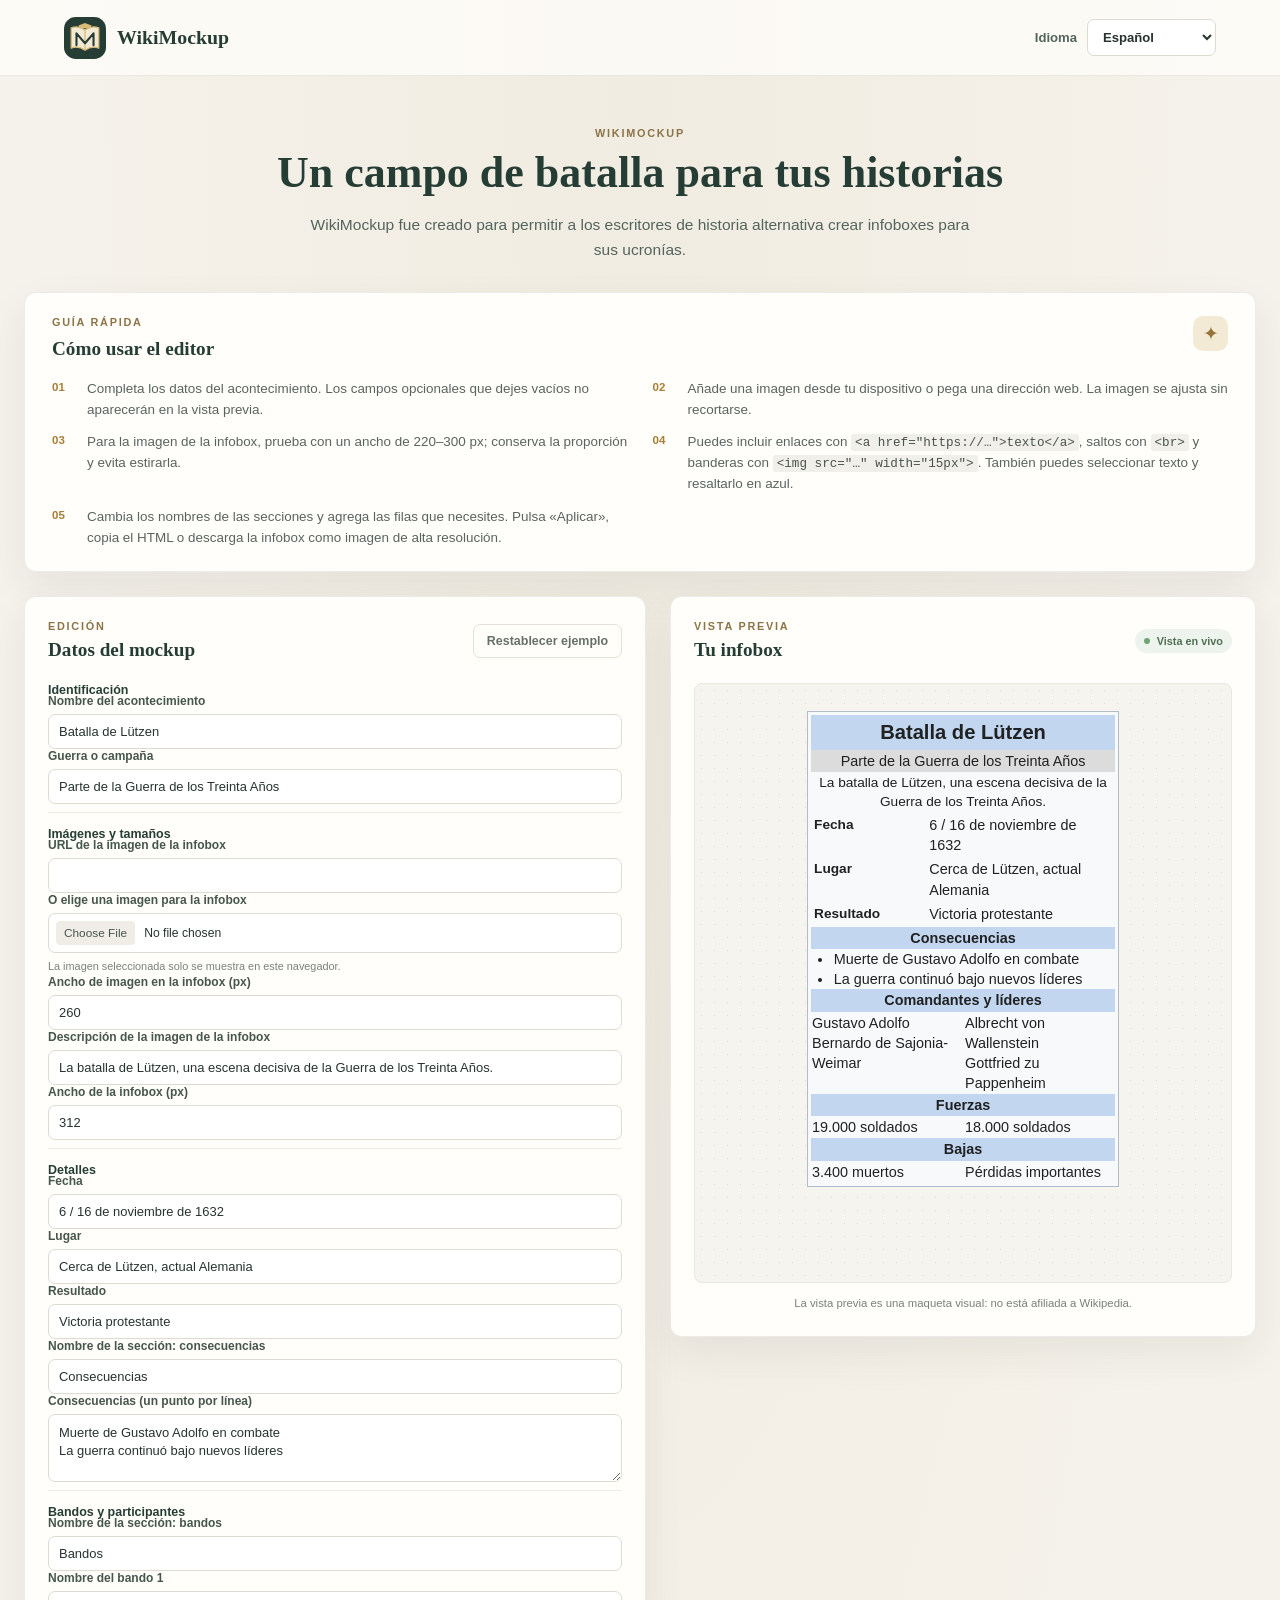
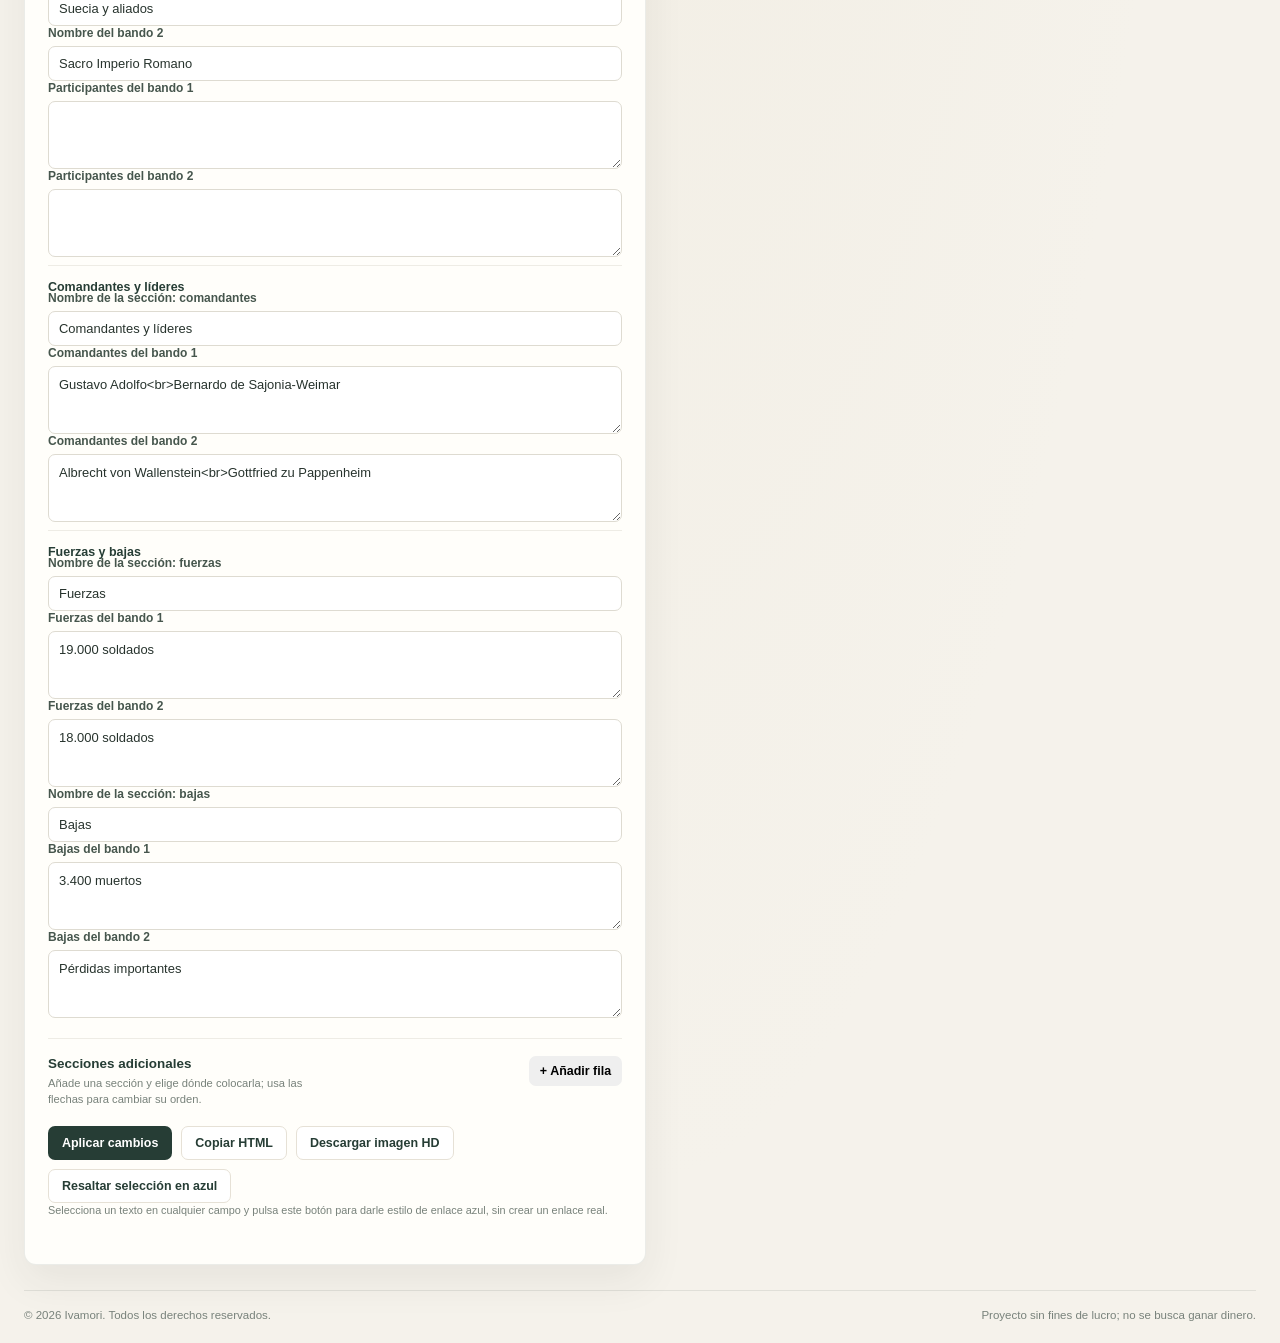
==== index.html @ 4c2c5977 "initial commit" ====
<!doctype html>
<html lang="es">
<head>
  <meta charset="utf-8">
  <meta name="viewport" content="width=device-width, initial-scale=1">
  <meta name="theme-color" content="#f5f2eb">
  <meta name="description" content="Crea infoboxes de batallas para tus historias alternativas con WikiMockup.">
  <title>WikiMockup</title>
  <link rel="icon" type="image/svg+xml" href="favicon.svg">
  <link rel="stylesheet" href="styles.css">
  <script src="app.js" defer></script>
</head>
<body>
  <header class="site-header">
    <a class="brand" href="#" aria-label="WikiMockup">
      <img src="favicon.svg" alt="" width="42" height="42">
      <span>WikiMockup</span>
    </a>
    <label class="language-picker">
      <span id="language-label">Idioma</span>
      <select id="language-select" aria-labelledby="language-label">
        <option value="es">Español</option>
        <option value="en">English</option>
        <option value="ru">Русский</option>
        <option value="de">Deutsch</option>
        <option value="it">Italiano</option>
        <option value="fr">Français</option>
        <option value="pt">Português</option>
      </select>
    </label>
  </header>

  <main>
    <section class="intro">
      <p class="eyebrow">WIKIMOCKUP</p>
      <h1 id="page-title">Un campo de batalla para tus historias</h1>
      <p id="description"></p>
    </section>

    <section class="instructions" aria-labelledby="instructions-title">
      <div class="section-heading">
        <div>
          <p class="eyebrow" id="guide-eyebrow">GUÍA RÁPIDA</p>
          <h2 id="instructions-title"></h2>
        </div>
        <span class="guide-icon" aria-hidden="true">✦</span>
      </div>
      <ol class="guide-list" id="guide-list"></ol>
    </section>

    <div class="workspace">
      <section class="editor-panel" aria-labelledby="editor-title">
        <div class="panel-heading">
          <div>
            <p class="eyebrow" id="editor-eyebrow">EDICIÓN</p>
            <h2 id="editor-title"></h2>
          </div>
          <button class="button button-subtle" id="reset-button" type="button"></button>
        </div>
        <form id="mockup-form">
          <div id="editor-fields"></div>
          <section class="custom-editor" aria-labelledby="custom-editor-title">
            <div class="custom-heading">
              <div>
                <h3 id="custom-editor-title"></h3>
                <p id="custom-editor-help"></p>
              </div>
              <button class="button button-small" id="add-row-button" type="button"></button>
            </div>
            <div id="custom-rows"></div>
          </section>
          <div class="form-actions">
            <button class="button button-primary" id="apply-button" type="button"></button>
            <button class="button button-secondary" id="copy-button" type="button"></button>
            <button class="button button-secondary" id="download-button" type="button"></button>
            <button class="button button-secondary" id="highlight-button" type="button"></button>
          </div>
          <p class="field-hint" id="highlight-help"></p>
          <p class="copy-status" id="copy-status" aria-live="polite" role="status"></p>
        </form>
      </section>

      <section class="preview-panel" aria-labelledby="preview-title">
        <div class="panel-heading preview-heading">
          <div>
            <p class="eyebrow" id="preview-eyebrow">VISTA PREVIA</p>
            <h2 id="preview-title"></h2>
          </div>
          <span class="live-badge"><span></span><span id="live-label"></span></span>
        </div>
        <div class="preview-stage">
          <div id="preview-output" class="preview-content">
            <div id="preview" class="wiki-box"></div>
          </div>
        </div>
        <p class="preview-note" id="preview-note"></p>
      </section>
    </div>
  </main>

  <footer>
    <span id="footer-copy"></span>
    <span id="footer-note"></span>
  </footer>
</body>
</html>
---- styles.css ----
:root {
  color-scheme: light;
  --ink: #263d35;
  --ink-soft: #53645d;
  --muted: #78827b;
  --paper: #f5f2eb;
  --card: #fffefa;
  --line: #e6e1d6;
  --accent: #b28a43;
  --accent-pale: #f3ead5;
  --shadow: 0 16px 42px rgba(37, 48, 41, .07);
  font-family: "DM Sans", "Segoe UI", sans-serif;
}

* { box-sizing: border-box; }

body {
  margin: 0;
  background:
    radial-gradient(ellipse at 50% 0, rgba(232, 224, 204, .34), transparent 38rem),
    var(--paper);
  color: #242d28;
  min-width: 320px;
}

button, input, select, textarea { font: inherit; }
button { cursor: pointer; }

.site-header {
  height: 76px;
  padding: 0 max(5vw, calc((100vw - 1260px) / 2));
  display: flex;
  align-items: center;
  justify-content: space-between;
  border-bottom: 1px solid rgba(38, 61, 53, .09);
  background: rgba(255, 254, 250, .75);
}

.brand {
  display: inline-flex;
  align-items: center;
  gap: 11px;
  color: var(--ink);
  font-family: "Playfair Display", Georgia, serif;
  font-weight: 700;
  font-size: 1.24rem;
  text-decoration: none;
}

.brand img { display: block; }
.language-picker { display: flex; align-items: center; gap: 10px; color: var(--ink-soft); font-size: .82rem; font-weight: 600; }

select, input, textarea {
  border: 1px solid #dedbd1;
  border-radius: 7px;
  background: #fff;
  color: #27332d;
  outline: none;
}

select:focus, input:focus, textarea:focus {
  border-color: #9d8250;
  box-shadow: 0 0 0 3px rgba(178, 138, 67, .13);
}

.language-picker select { padding: 9px 31px 9px 11px; }

main { width: min(1260px, calc(100% - 48px)); margin: 0 auto; }

.intro { padding: 51px 0 29px; text-align: center; }
.eyebrow { margin: 0 0 9px; color: #8c7448; font-size: .68rem; font-weight: 700; letter-spacing: .16em; }
h1, h2, h3, p { margin-top: 0; }
.intro h1 { margin-bottom: 13px; color: var(--ink); font: 700 clamp(1.9rem, 3.5vw, 2.75rem)/1.15 "Playfair Display", Georgia, serif; }
.intro > p:last-child { max-width: 680px; margin: 0 auto; color: var(--ink-soft); font-size: .97rem; line-height: 1.65; }

.instructions, .editor-panel, .preview-panel {
  border: 1px solid rgba(38, 61, 53, .09);
  border-radius: 12px;
  background: var(--card);
  box-shadow: var(--shadow);
}

.instructions { padding: 23px 27px 22px; margin-bottom: 24px; }
.section-heading, .panel-heading, .custom-heading { display: flex; justify-content: space-between; align-items: center; gap: 14px; }
.section-heading { align-items: flex-start; }
.section-heading h2, .panel-heading h2 { margin: 0; color: var(--ink); font: 700 1.2rem/1.3 "Playfair Display", Georgia, serif; }
.guide-icon { display: grid; width: 35px; height: 35px; place-items: center; border-radius: 10px; background: var(--accent-pale); color: #96743a; font-size: 1.2rem; }
.guide-list { margin: 17px 0 0; padding: 0; list-style: none; display: grid; grid-template-columns: repeat(2, minmax(0, 1fr)); gap: 12px 25px; counter-reset: guide; }
.guide-list li { position: relative; min-height: 27px; padding-left: 35px; color: #59645e; font-size: .84rem; line-height: 1.55; counter-increment: guide; }
.guide-list li::before { content: counter(guide, decimal-leading-zero); position: absolute; left: 0; top: 0; color: #a77f37; font-weight: 700; font-size: .72rem; }
.guide-list strong { color: #34443c; }
.guide-list code { padding: 1px 4px; border-radius: 3px; background: #f1efe9; color: #49534d; font-size: .79rem; }

.workspace { display: grid; grid-template-columns: minmax(0, 1.03fr) minmax(0, .97fr); gap: 24px; align-items: start; }
.editor-panel, .preview-panel { padding: 23px; }
.panel-heading { margin-bottom: 21px; }
.panel-heading .eyebrow { margin-bottom: 6px; }
.button { border: 1px solid transparent; border-radius: 7px; padding: 9px 13px; font-size: .78rem; font-weight: 600; transition: background .16s ease, transform .16s ease, border-color .16s ease; }
.button:hover { transform: translateY(-1px); }
.button-subtle { border-color: var(--line); background: transparent; color: #66716a; }
.button-subtle:hover, .button-secondary:hover { border-color: #c6b994; background: #faf8f2; }
.button-small { padding: 7px 10px; white-space: nowrap; }
.button-primary { background: var(--ink); color: white; }
.button-primary:hover { background: #354f44; }
.button-secondary { border-color: var(--line); background: white; color: var(--ink); }

.field-grid { display: grid; grid-template-columns: repeat(2, minmax(0, 1fr)); gap: 14px 13px; }
.field { min-width: 0; display: flex; flex-direction: column; gap: 6px; }
.field.full { grid-column: 1 / -1; }
.field label, .field-label { color: #46564d; font-size: .75rem; font-weight: 600; }
.field input, .field textarea { width: 100%; padding: 9px 10px; font-size: .81rem; }
.field textarea { min-height: 68px; resize: vertical; line-height: 1.45; }
.field input[type="file"] { padding: 7px; font-size: .76rem; }
.field input[type="file"]::file-selector-button { margin-right: 9px; padding: 5px 8px; border: 0; border-radius: 4px; background: #efede6; color: #48564e; font-size: .74rem; }
.field-hint { color: var(--muted); font-size: .68rem; line-height: 1.4; }
.field-section { grid-column: 1 / -1; margin: 8px 0 -3px; padding-top: 14px; border-top: 1px solid #eeece5; color: var(--ink); font-size: .78rem; font-weight: 700; }
.field-section:first-child { margin-top: 0; padding-top: 0; border-top: 0; }

.custom-editor { margin-top: 20px; padding-top: 17px; border-top: 1px solid #eeece5; }
.custom-heading { align-items: flex-start; margin-bottom: 12px; }
.custom-heading h3 { margin: 0 0 4px; color: var(--ink); font-size: .84rem; }
.custom-heading p { max-width: 280px; margin: 0; color: var(--muted); font-size: .7rem; line-height: 1.45; }
.custom-row { display: grid; grid-template-columns: minmax(95px, .7fr) 1fr 1fr auto auto auto auto; gap: 7px; margin-bottom: 8px; }
.custom-row input, .custom-row select { min-width: 0; width: 100%; padding: 7px 8px; font-size: .72rem; }
.custom-row .custom-position { grid-column: 1 / 4; }
.move-row { border: 1px solid var(--line); border-radius: 6px; background: white; color: var(--ink); font-size: .82rem; }
.remove-row { border: 1px solid var(--line); border-radius: 6px; background: white; color: #8b5a4b; font-size: 1rem; }
.move-row:disabled { cursor: not-allowed; opacity: .4; }
.form-actions { display: flex; flex-wrap: wrap; gap: 9px; margin-top: 19px; }
.copy-status { min-height: 1em; margin: 9px 0 0; color: #476b53; font-size: .75rem; }
.copy-status[data-state="error"] { color: #a34a3b; }
.button:disabled { cursor: wait; opacity: .65; transform: none; }

.live-badge { display: inline-flex; align-items: center; gap: 7px; padding: 6px 9px; border-radius: 99px; background: #edf4ed; color: #527054; font-size: .68rem; font-weight: 600; white-space: nowrap; }
.live-badge > span:first-child { width: 6px; height: 6px; border-radius: 50%; background: #6fa477; }
.preview-stage { min-height: 600px; display: flex; align-items: flex-start; justify-content: center; padding: 27px 13px; border: 1px solid #ebe8df; border-radius: 8px; background-color: #f5f4ef; background-image: radial-gradient(#dedbd2 .75px, transparent .75px); background-size: 13px 13px; overflow: auto; }
.preview-content { display: flex; width: 100%; align-items: center; flex-direction: column; gap: 18px; }
.wiki-box { width: min(100%, 312px); align-self: center; border: 1px solid #b4bbc8; padding: 3px; background: #f8f9fa; color: #202122; font-family: sans-serif; font-size: 14.4px; line-height: 1.4; overflow-wrap: anywhere; }
.wiki-title { padding: 5px; background: #c3d6ef; color: #202122; text-align: center; font-size: 1.4em; font-weight: 700; line-height: 1.2; }
.wiki-subtitle { padding: 1px; background: #dcdcdc; color: #202122; text-align: center; font-size: 1em; }
.wiki-image-cell { padding: 1px; text-align: center; }
.wiki-image { display: block; max-width: 100%; max-height: 520px; height: auto; margin: 0 auto; object-fit: contain; }
.wiki-image-caption { padding: 1px; text-align: center; font-size: .95em; line-height: 1.4; }
.wiki-meta { width: 100%; border-collapse: separate; border-spacing: 2px; }
.wiki-meta th, .wiki-meta td { padding: 1px; border: 0; text-align: left; vertical-align: top; }
.wiki-meta th { width: 38%; font-size: .95em; font-weight: 700; }
.wiki-section { padding: 1px; background: #c3d6ef; color: #202122; text-align: center; font-size: 1em; font-weight: 700; line-height: 1.4; }
.wiki-columns { display: grid; grid-template-columns: 1fr 1fr; gap: 2px; }
.wiki-side { min-width: 0; padding: 1px; text-align: left; }
.wiki-side + .wiki-side { border: 0; }
.wiki-side-label { margin-bottom: 1px; color: #202122; font-size: .95em; font-weight: 700; text-align: left; }
.wiki-list { margin: 0; padding: 0 3px 0 1.5em; text-align: left; }
.wiki-list li { padding-left: 1px; }
.wiki-link { color: #0645ad; text-decoration: none; }
.wiki-empty { color: #72777d; }
.preview-note { margin: 12px 0 0; color: var(--muted); font-size: .71rem; line-height: 1.5; text-align: center; }
footer { width: min(1260px, calc(100% - 48px)); margin: 25px auto 0; padding: 18px 0 22px; border-top: 1px solid rgba(38, 61, 53, .1); display: flex; justify-content: space-between; gap: 20px; color: #78827b; font-size: .72rem; }

@media (max-width: 900px) {
  .workspace { grid-template-columns: 1fr; }
  .preview-stage { min-height: 460px; }
}

@media (max-width: 600px) {
  .site-header { height: 66px; padding: 0 18px; }
  .brand { gap: 8px; font-size: 1.08rem; }
  .brand img { width: 36px; height: 36px; }
  .language-picker { gap: 6px; font-size: .72rem; }
  .language-picker select { max-width: 138px; padding: 8px 25px 8px 8px; }
  main, footer { width: calc(100% - 30px); }
  .intro { padding: 39px 0 23px; }
  .intro h1 { font-size: 1.85rem; }
  .intro > p:last-child { font-size: .88rem; }
  .instructions, .editor-panel, .preview-panel { padding: 18px; }
  .guide-list { grid-template-columns: 1fr; gap: 10px; }
  .field-grid { grid-template-columns: 1fr; }
  .field.full, .field-section { grid-column: 1; }
  .custom-row { grid-template-columns: 1fr 1fr 32px 32px; }
  .custom-row input:first-child { grid-column: 1 / -1; }
  .custom-row input:nth-child(2) { grid-column: 1 / 3; }
  .custom-row input:nth-child(3) { grid-column: 3 / 5; }
  .custom-row .custom-position { grid-column: 1 / -1; }
  .custom-row .move-row, .custom-row .remove-row { grid-row: 4; }
  .custom-row .move-row:first-of-type { grid-column: 2; }
  .custom-row .move-row:nth-last-child(2) { grid-column: 3; }
  .custom-row .remove-row { grid-column: 4; }
  .preview-stage { min-height: 400px; padding: 16px 8px; }
  footer { flex-direction: column; gap: 5px; }
}
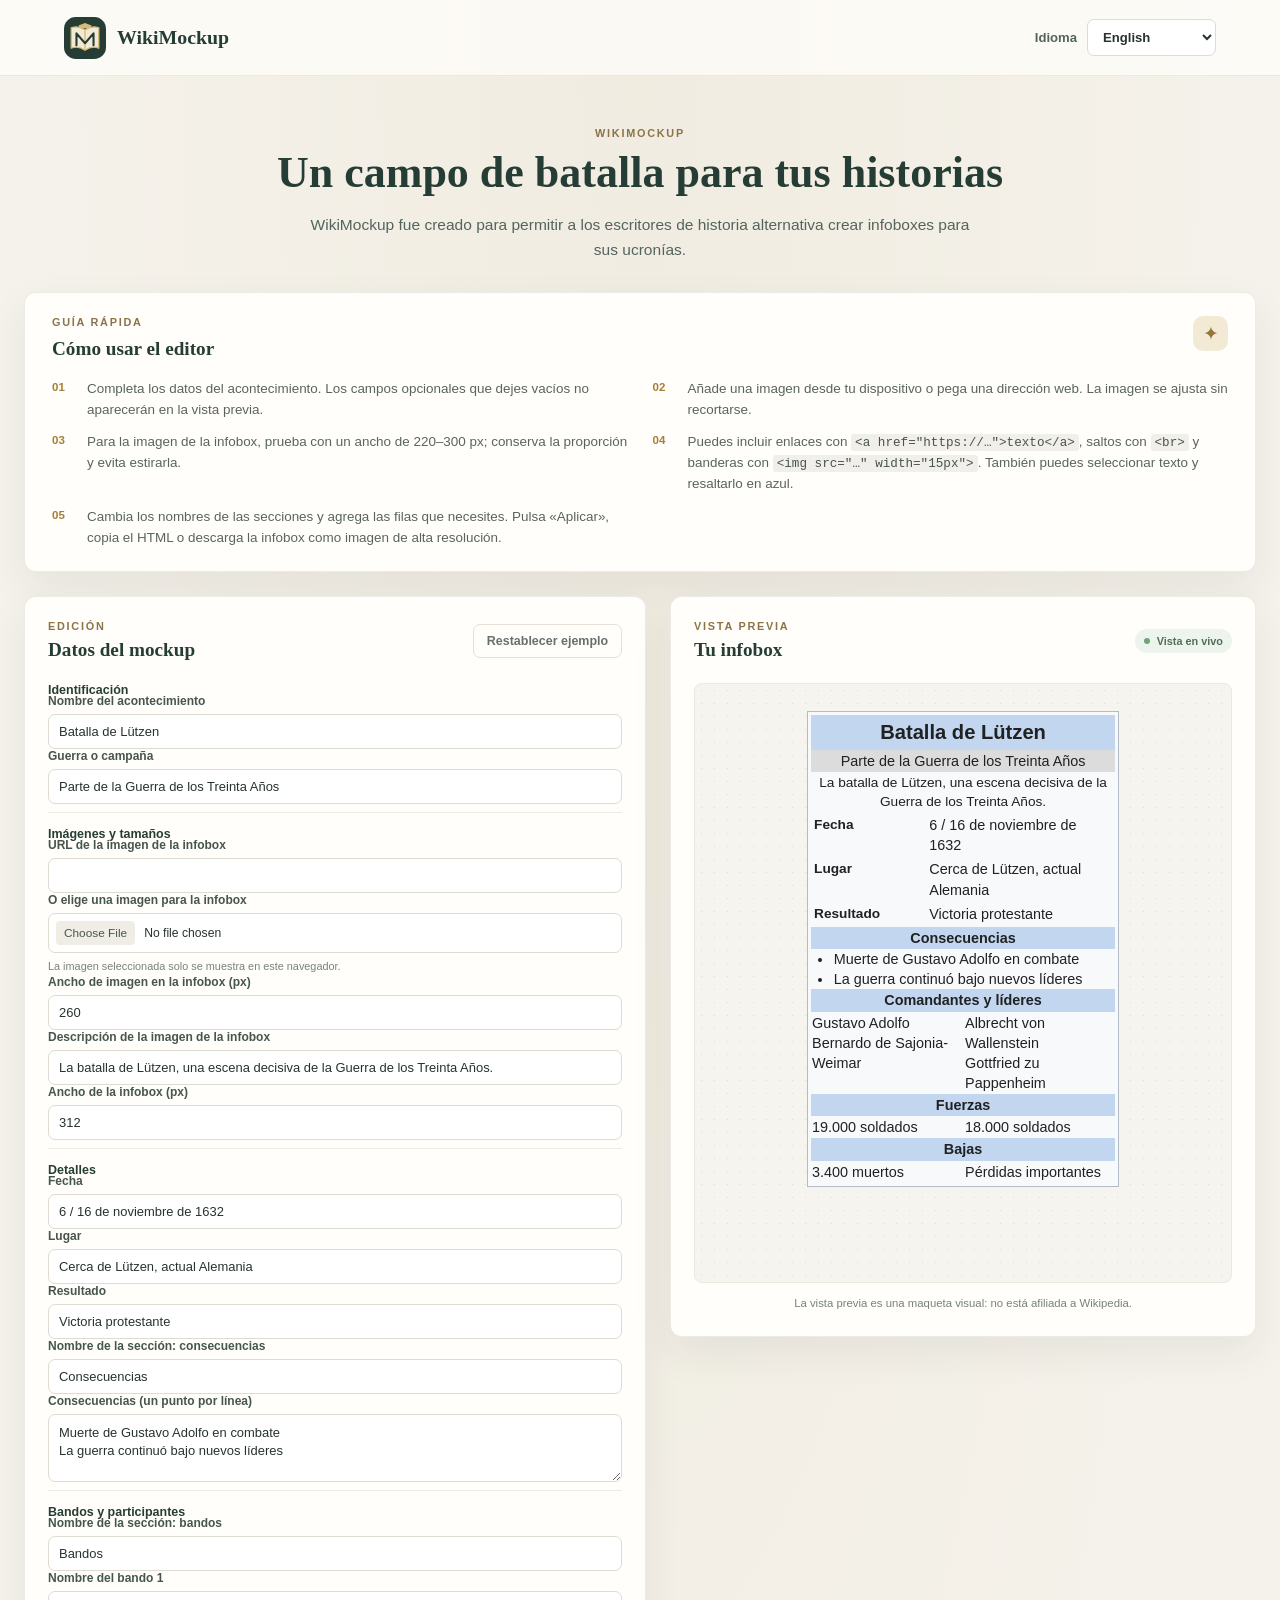
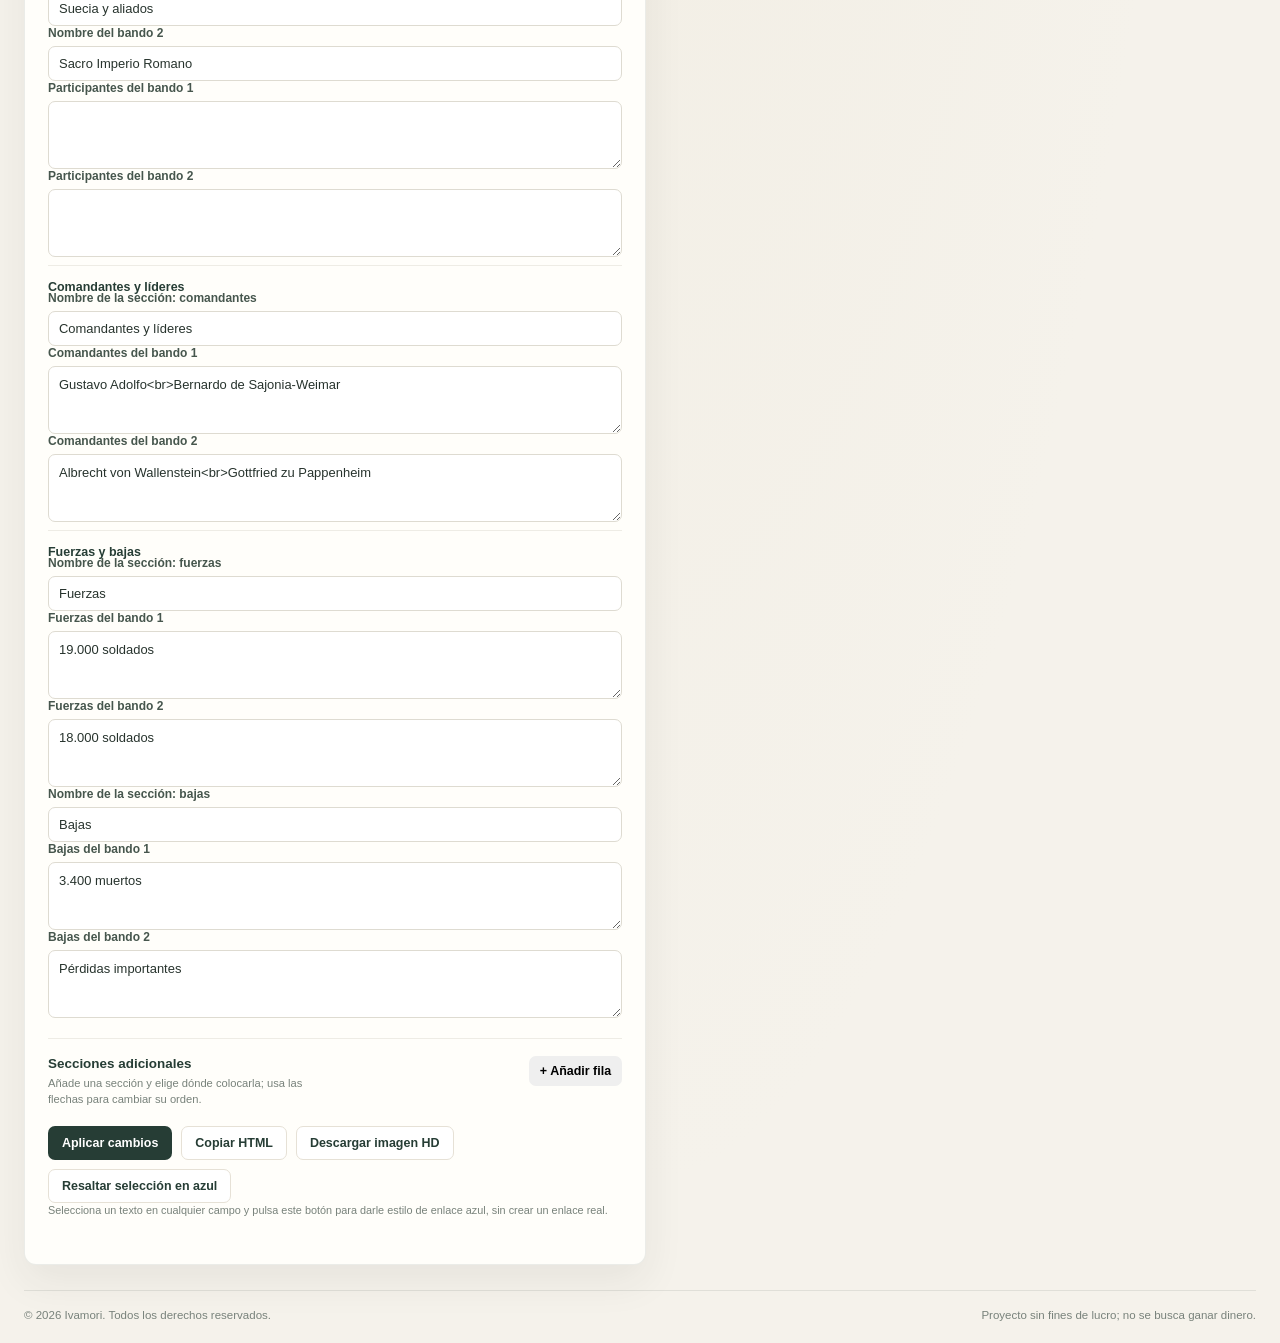
==== commit c8c9094a: "Add files via upload" ====
--- a/index.html
+++ b/index.html
@@ -1,106 +1,166 @@
 <!doctype html>
-<html lang="es">
-<head>
-  <meta charset="utf-8">
-  <meta name="viewport" content="width=device-width, initial-scale=1">
-  <meta name="theme-color" content="#f5f2eb">
-  <meta name="description" content="Crea infoboxes de batallas para tus historias alternativas con WikiMockup.">
-  <title>WikiMockup</title>
-  <link rel="icon" type="image/svg+xml" href="favicon.svg">
-  <link rel="stylesheet" href="styles.css">
-  <script src="app.js" defer></script>
-</head>
-<body>
-  <header class="site-header">
-    <a class="brand" href="#" aria-label="WikiMockup">
-      <img src="favicon.svg" alt="" width="42" height="42">
-      <span>WikiMockup</span>
-    </a>
-    <label class="language-picker">
-      <span id="language-label">Idioma</span>
-      <select id="language-select" aria-labelledby="language-label">
-        <option value="es">Español</option>
-        <option value="en">English</option>
-        <option value="ru">Русский</option>
-        <option value="de">Deutsch</option>
-        <option value="it">Italiano</option>
-        <option value="fr">Français</option>
-        <option value="pt">Português</option>
-      </select>
-    </label>
-  </header>
+<html lang="en">
+  <head>
+    <meta
+      property="og:title"
+      content="Free Wikipedia-Style Infobox Generator"
+    />
 
-  <main>
-    <section class="intro">
-      <p class="eyebrow">WIKIMOCKUP</p>
-      <h1 id="page-title">Un campo de batalla para tus historias</h1>
-      <p id="description"></p>
-    </section>
+    <meta
+      property="og:description"
+      content="Create custom infoboxes for alternate history, fictional countries and military conflicts."
+    />
 
-    <section class="instructions" aria-labelledby="instructions-title">
-      <div class="section-heading">
-        <div>
-          <p class="eyebrow" id="guide-eyebrow">GUÍA RÁPIDA</p>
-          <h2 id="instructions-title"></h2>
-        </div>
-        <span class="guide-icon" aria-hidden="true">✦</span>
-      </div>
-      <ol class="guide-list" id="guide-list"></ol>
-    </section>
+    <meta
+      property="og:image"
+      content="https://ivanmori2.github.io/og-image.png"
+    />
 
-    <div class="workspace">
-      <section class="editor-panel" aria-labelledby="editor-title">
-        <div class="panel-heading">
-          <div>
-            <p class="eyebrow" id="editor-eyebrow">EDICIÓN</p>
-            <h2 id="editor-title"></h2>
-          </div>
-          <button class="button button-subtle" id="reset-button" type="button"></button>
-        </div>
-        <form id="mockup-form">
-          <div id="editor-fields"></div>
-          <section class="custom-editor" aria-labelledby="custom-editor-title">
-            <div class="custom-heading">
-              <div>
-                <h3 id="custom-editor-title"></h3>
-                <p id="custom-editor-help"></p>
-              </div>
-              <button class="button button-small" id="add-row-button" type="button"></button>
-            </div>
-            <div id="custom-rows"></div>
-          </section>
-          <div class="form-actions">
-            <button class="button button-primary" id="apply-button" type="button"></button>
-            <button class="button button-secondary" id="copy-button" type="button"></button>
-            <button class="button button-secondary" id="download-button" type="button"></button>
-            <button class="button button-secondary" id="highlight-button" type="button"></button>
-          </div>
-          <p class="field-hint" id="highlight-help"></p>
-          <p class="copy-status" id="copy-status" aria-live="polite" role="status"></p>
-        </form>
+    <meta property="og:url" content="https://ivanmori2.github.io/" />
+
+    <meta property="og:type" content="website" />
+    <meta name="twitter:card" content="summary_large_image" />
+    <meta
+      name="google-site-verification"
+      content="72pdKX4WJhRWy__2xKC6N1RAvBy4JLqFYjrh3YdlPBo"
+    />
+    <meta charset="utf-8" />
+    <meta name="viewport" content="width=device-width, initial-scale=1" />
+    <meta name="theme-color" content="#f5f2eb" />
+    <meta
+      name="description"
+      content="Create custom Wikipedia-style infoboxes for alternate history, fictional countries, military conflicts and more. Free and easy to use."
+    />
+    <title>Free Wikipedia-Style Infobox Generator</title>
+    <link rel="icon" type="image/svg+xml" href="favicon.svg" />
+    <link rel="stylesheet" href="styles.css" />
+    <script src="app.js" defer></script>
+  </head>
+  <body>
+    <header class="site-header">
+      <a class="brand" href="#" aria-label="WikiMockup">
+        <img src="favicon.svg" alt="" width="42" height="42" />
+        <span>WikiMockup</span>
+      </a>
+      <label class="language-picker">
+        <span id="language-label">Idioma</span>
+        <select id="language-select" aria-labelledby="language-label">
+          <option value="es">Español</option>
+          <option value="en" selected>English</option>
+          <option value="ru">Русский</option>
+          <option value="de">Deutsch</option>
+          <option value="it">Italiano</option>
+          <option value="fr">Français</option>
+          <option value="pt">Português</option>
+        </select>
+      </label>
+    </header>
+
+    <main>
+      <section class="intro">
+        <p class="eyebrow">WIKIMOCKUP</p>
+        <h1 id="page-title">Un campo de batalla para tus historias</h1>
+        <p id="description"></p>
       </section>
 
-      <section class="preview-panel" aria-labelledby="preview-title">
-        <div class="panel-heading preview-heading">
+      <section class="instructions" aria-labelledby="instructions-title">
+        <div class="section-heading">
           <div>
-            <p class="eyebrow" id="preview-eyebrow">VISTA PREVIA</p>
-            <h2 id="preview-title"></h2>
+            <p class="eyebrow" id="guide-eyebrow">GUÍA RÁPIDA</p>
+            <h2 id="instructions-title"></h2>
           </div>
-          <span class="live-badge"><span></span><span id="live-label"></span></span>
+          <span class="guide-icon" aria-hidden="true">✦</span>
         </div>
-        <div class="preview-stage">
-          <div id="preview-output" class="preview-content">
-            <div id="preview" class="wiki-box"></div>
+        <ol class="guide-list" id="guide-list"></ol>
+      </section>
+
+      <div class="workspace">
+        <section class="editor-panel" aria-labelledby="editor-title">
+          <div class="panel-heading">
+            <div>
+              <p class="eyebrow" id="editor-eyebrow">EDICIÓN</p>
+              <h2 id="editor-title"></h2>
+            </div>
+            <button
+              class="button button-subtle"
+              id="reset-button"
+              type="button"
+            ></button>
           </div>
-        </div>
-        <p class="preview-note" id="preview-note"></p>
-      </section>
-    </div>
-  </main>
+          <form id="mockup-form">
+            <div id="editor-fields"></div>
+            <section
+              class="custom-editor"
+              aria-labelledby="custom-editor-title"
+            >
+              <div class="custom-heading">
+                <div>
+                  <h3 id="custom-editor-title"></h3>
+                  <p id="custom-editor-help"></p>
+                </div>
+                <button
+                  class="button button-small"
+                  id="add-row-button"
+                  type="button"
+                ></button>
+              </div>
+              <div id="custom-rows"></div>
+            </section>
+            <div class="form-actions">
+              <button
+                class="button button-primary"
+                id="apply-button"
+                type="button"
+              ></button>
+              <button
+                class="button button-secondary"
+                id="copy-button"
+                type="button"
+              ></button>
+              <button
+                class="button button-secondary"
+                id="download-button"
+                type="button"
+              ></button>
+              <button
+                class="button button-secondary"
+                id="highlight-button"
+                type="button"
+              ></button>
+            </div>
+            <p class="field-hint" id="highlight-help"></p>
+            <p
+              class="copy-status"
+              id="copy-status"
+              aria-live="polite"
+              role="status"
+            ></p>
+          </form>
+        </section>
 
-  <footer>
-    <span id="footer-copy"></span>
-    <span id="footer-note"></span>
-  </footer>
-</body>
+        <section class="preview-panel" aria-labelledby="preview-title">
+          <div class="panel-heading preview-heading">
+            <div>
+              <p class="eyebrow" id="preview-eyebrow">VISTA PREVIA</p>
+              <h2 id="preview-title"></h2>
+            </div>
+            <span class="live-badge"
+              ><span></span><span id="live-label"></span
+            ></span>
+          </div>
+          <div class="preview-stage">
+            <div id="preview-output" class="preview-content">
+              <div id="preview" class="wiki-box"></div>
+            </div>
+          </div>
+          <p class="preview-note" id="preview-note"></p>
+        </section>
+      </div>
+    </main>
+
+    <footer>
+      <span id="footer-copy"></span>
+      <span id="footer-note"></span>
+    </footer>
+  </body>
 </html>
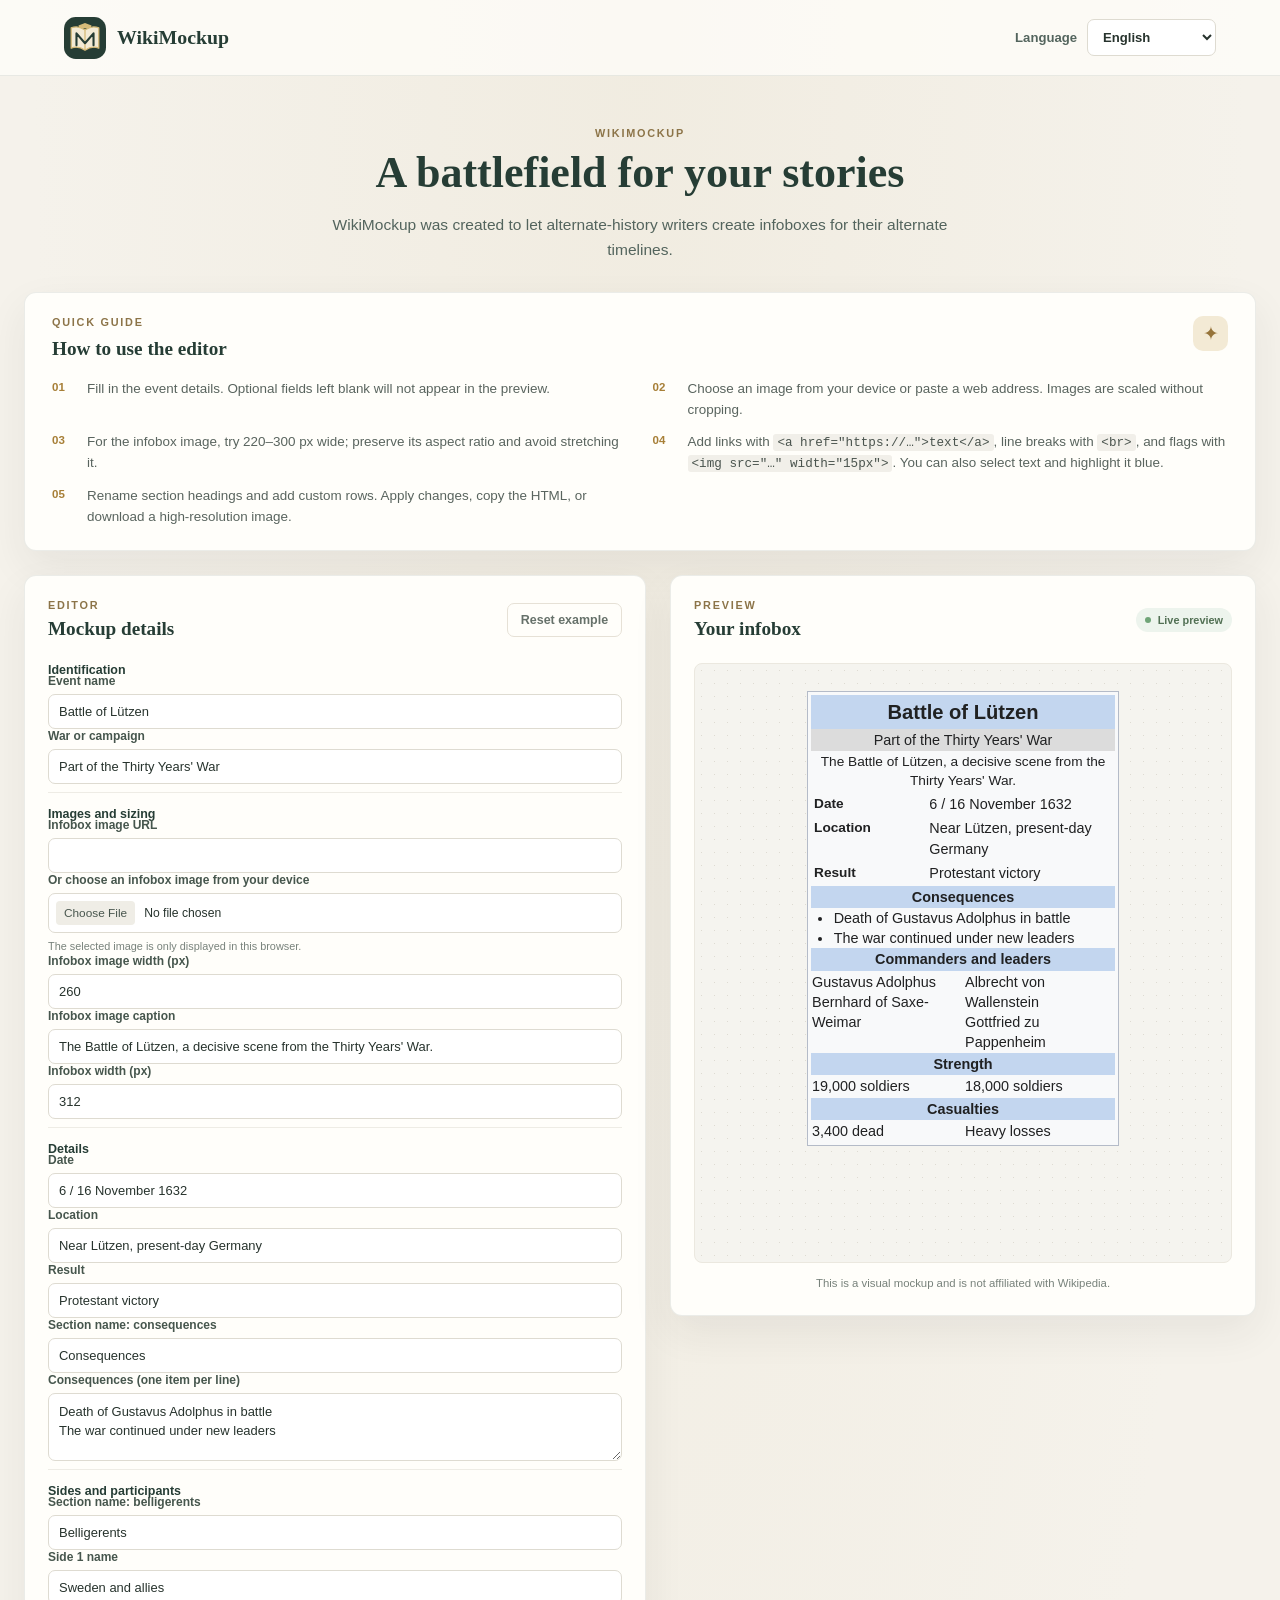
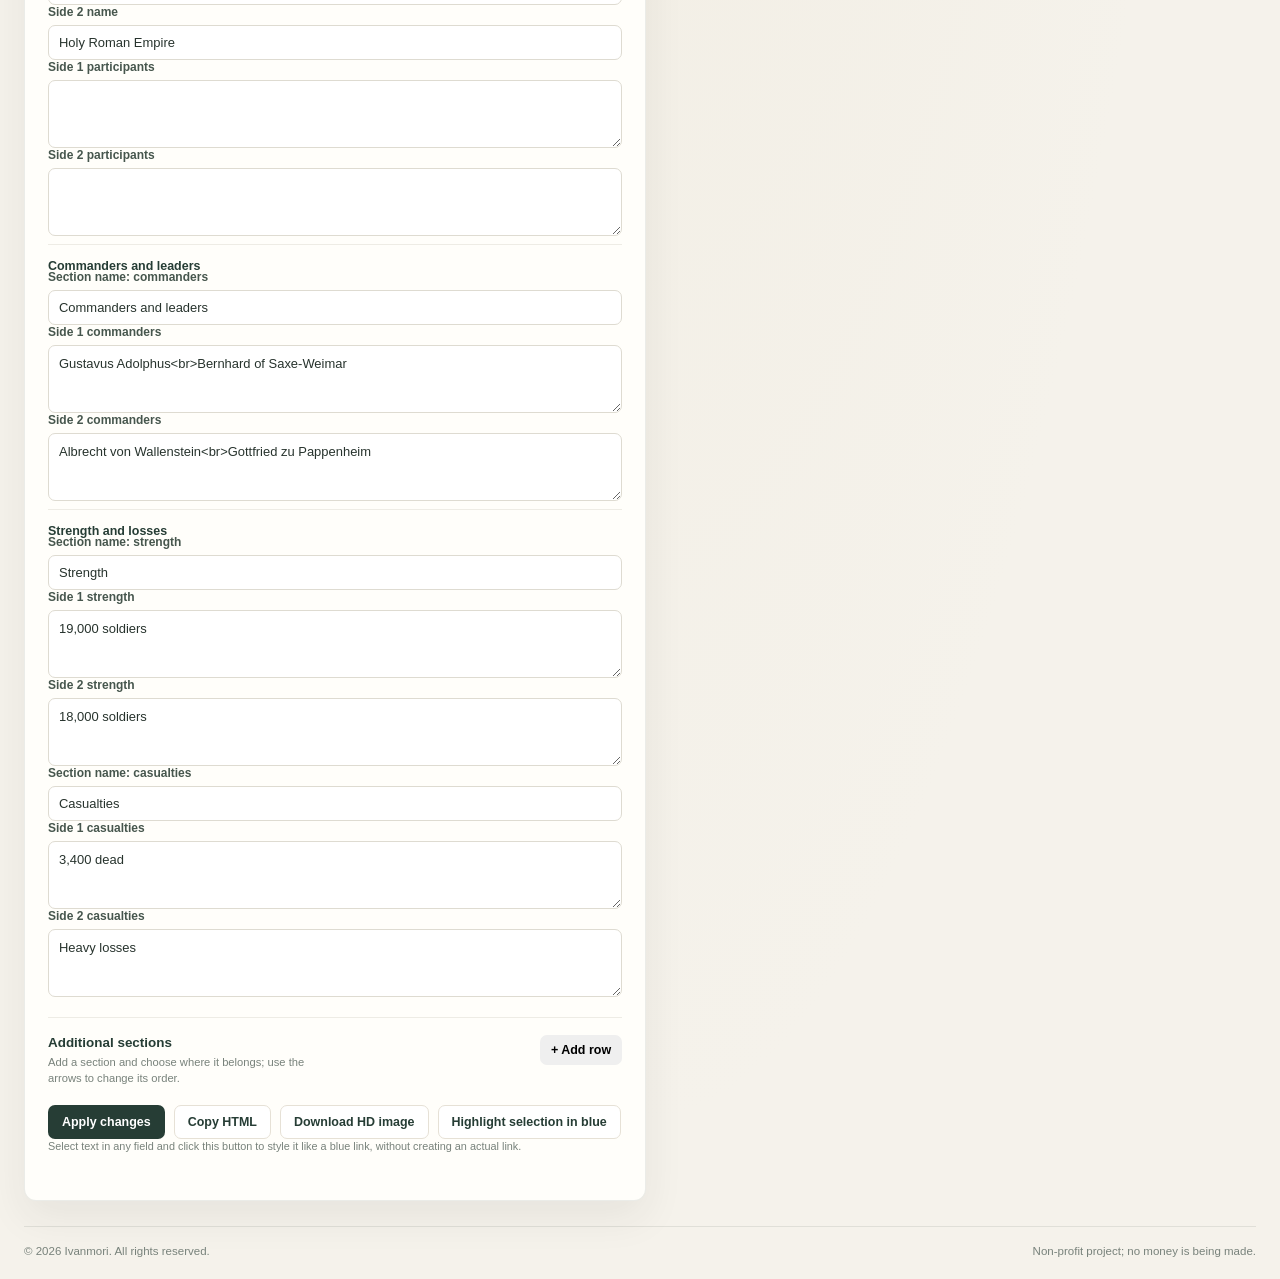
==== commit 6890a69f: "Add files via upload" ====
--- a/index.html
+++ b/index.html
@@ -43,7 +43,7 @@
         <span>WikiMockup</span>
       </a>
       <label class="language-picker">
-        <span id="language-label">Idioma</span>
+        <span id="language-label">Language</span>
         <select id="language-select" aria-labelledby="language-label">
           <option value="es">Español</option>
           <option value="en" selected>English</option>
@@ -59,33 +59,62 @@
     <main>
       <section class="intro">
         <p class="eyebrow">WIKIMOCKUP</p>
-        <h1 id="page-title">Un campo de batalla para tus historias</h1>
-        <p id="description"></p>
+        <h1 id="page-title">A battlefield for your stories</h1>
+        <p id="description">
+          WikiMockup was created to let alternate-history writers create
+          infoboxes for their alternate timelines.
+        </p>
       </section>
 
       <section class="instructions" aria-labelledby="instructions-title">
         <div class="section-heading">
           <div>
-            <p class="eyebrow" id="guide-eyebrow">GUÍA RÁPIDA</p>
-            <h2 id="instructions-title"></h2>
+            <p class="eyebrow" id="guide-eyebrow">QUICK GUIDE</p>
+            <h2 id="instructions-title">How to use the editor</h2>
           </div>
           <span class="guide-icon" aria-hidden="true">✦</span>
         </div>
-        <ol class="guide-list" id="guide-list"></ol>
+        <ol class="guide-list" id="guide-list">
+          <li>
+            Fill in the event details. Optional fields left blank will not
+            appear in the preview.
+          </li>
+          <li>
+            Choose an image from your device or paste a web address. Images are
+            scaled without cropping.
+          </li>
+          <li>
+            For the infobox image, try 220–300 px wide; preserve its aspect
+            ratio and avoid stretching it.
+          </li>
+          <li>
+            Add links with
+            <code>&lt;a href="https://…"&gt;text&lt;/a&gt;</code>, line breaks
+            with <code>&lt;br&gt;</code>, and flags with
+            <code>&lt;img src="…" width="15px"&gt;</code>. You can also select
+            text and highlight it blue.
+          </li>
+          <li>
+            Rename section headings and add custom rows. Apply changes, copy the
+            HTML, or download a high-resolution image.
+          </li>
+        </ol>
       </section>
 
       <div class="workspace">
         <section class="editor-panel" aria-labelledby="editor-title">
           <div class="panel-heading">
             <div>
-              <p class="eyebrow" id="editor-eyebrow">EDICIÓN</p>
-              <h2 id="editor-title"></h2>
+              <p class="eyebrow" id="editor-eyebrow">EDITOR</p>
+              <h2 id="editor-title">Mockup details</h2>
             </div>
             <button
               class="button button-subtle"
               id="reset-button"
               type="button"
-            ></button>
+            >
+              Reset example
+            </button>
           </div>
           <form id="mockup-form">
             <div id="editor-fields"></div>
@@ -95,14 +124,19 @@
             >
               <div class="custom-heading">
                 <div>
-                  <h3 id="custom-editor-title"></h3>
-                  <p id="custom-editor-help"></p>
+                  <h3 id="custom-editor-title">Additional sections</h3>
+                  <p id="custom-editor-help">
+                    Add a section and choose where it belongs; use the arrows to
+                    change its order.
+                  </p>
                 </div>
                 <button
                   class="button button-small"
                   id="add-row-button"
                   type="button"
-                ></button>
+                >
+                  + Add row
+                </button>
               </div>
               <div id="custom-rows"></div>
             </section>
@@ -111,24 +145,35 @@
                 class="button button-primary"
                 id="apply-button"
                 type="button"
-              ></button>
+              >
+                Apply changes
+              </button>
               <button
                 class="button button-secondary"
                 id="copy-button"
                 type="button"
-              ></button>
+              >
+                Copy HTML
+              </button>
               <button
                 class="button button-secondary"
                 id="download-button"
                 type="button"
-              ></button>
+              >
+                Download HD image
+              </button>
               <button
                 class="button button-secondary"
                 id="highlight-button"
                 type="button"
-              ></button>
-            </div>
-            <p class="field-hint" id="highlight-help"></p>
+              >
+                Highlight selection in blue
+              </button>
+            </div>
+            <p class="field-hint" id="highlight-help">
+              Select text in any field and click this button to style it like a
+              blue link, without creating an actual link.
+            </p>
             <p
               class="copy-status"
               id="copy-status"
@@ -141,26 +186,28 @@
         <section class="preview-panel" aria-labelledby="preview-title">
           <div class="panel-heading preview-heading">
             <div>
-              <p class="eyebrow" id="preview-eyebrow">VISTA PREVIA</p>
-              <h2 id="preview-title"></h2>
+              <p class="eyebrow" id="preview-eyebrow">PREVIEW</p>
+              <h2 id="preview-title">Your infobox</h2>
             </div>
             <span class="live-badge"
-              ><span></span><span id="live-label"></span
-            ></span>
+              ><span></span><span id="live-label">Live preview</span></span
+            >
           </div>
           <div class="preview-stage">
             <div id="preview-output" class="preview-content">
               <div id="preview" class="wiki-box"></div>
             </div>
           </div>
-          <p class="preview-note" id="preview-note"></p>
+          <p class="preview-note" id="preview-note">
+            This is a visual mockup and is not affiliated with Wikipedia.
+          </p>
         </section>
       </div>
     </main>
 
     <footer>
-      <span id="footer-copy"></span>
-      <span id="footer-note"></span>
+      <span id="footer-copy">© Ivanmori. All rights reserved.</span>
+      <span id="footer-note">Non-profit project; no money is being made.</span>
     </footer>
   </body>
 </html>
